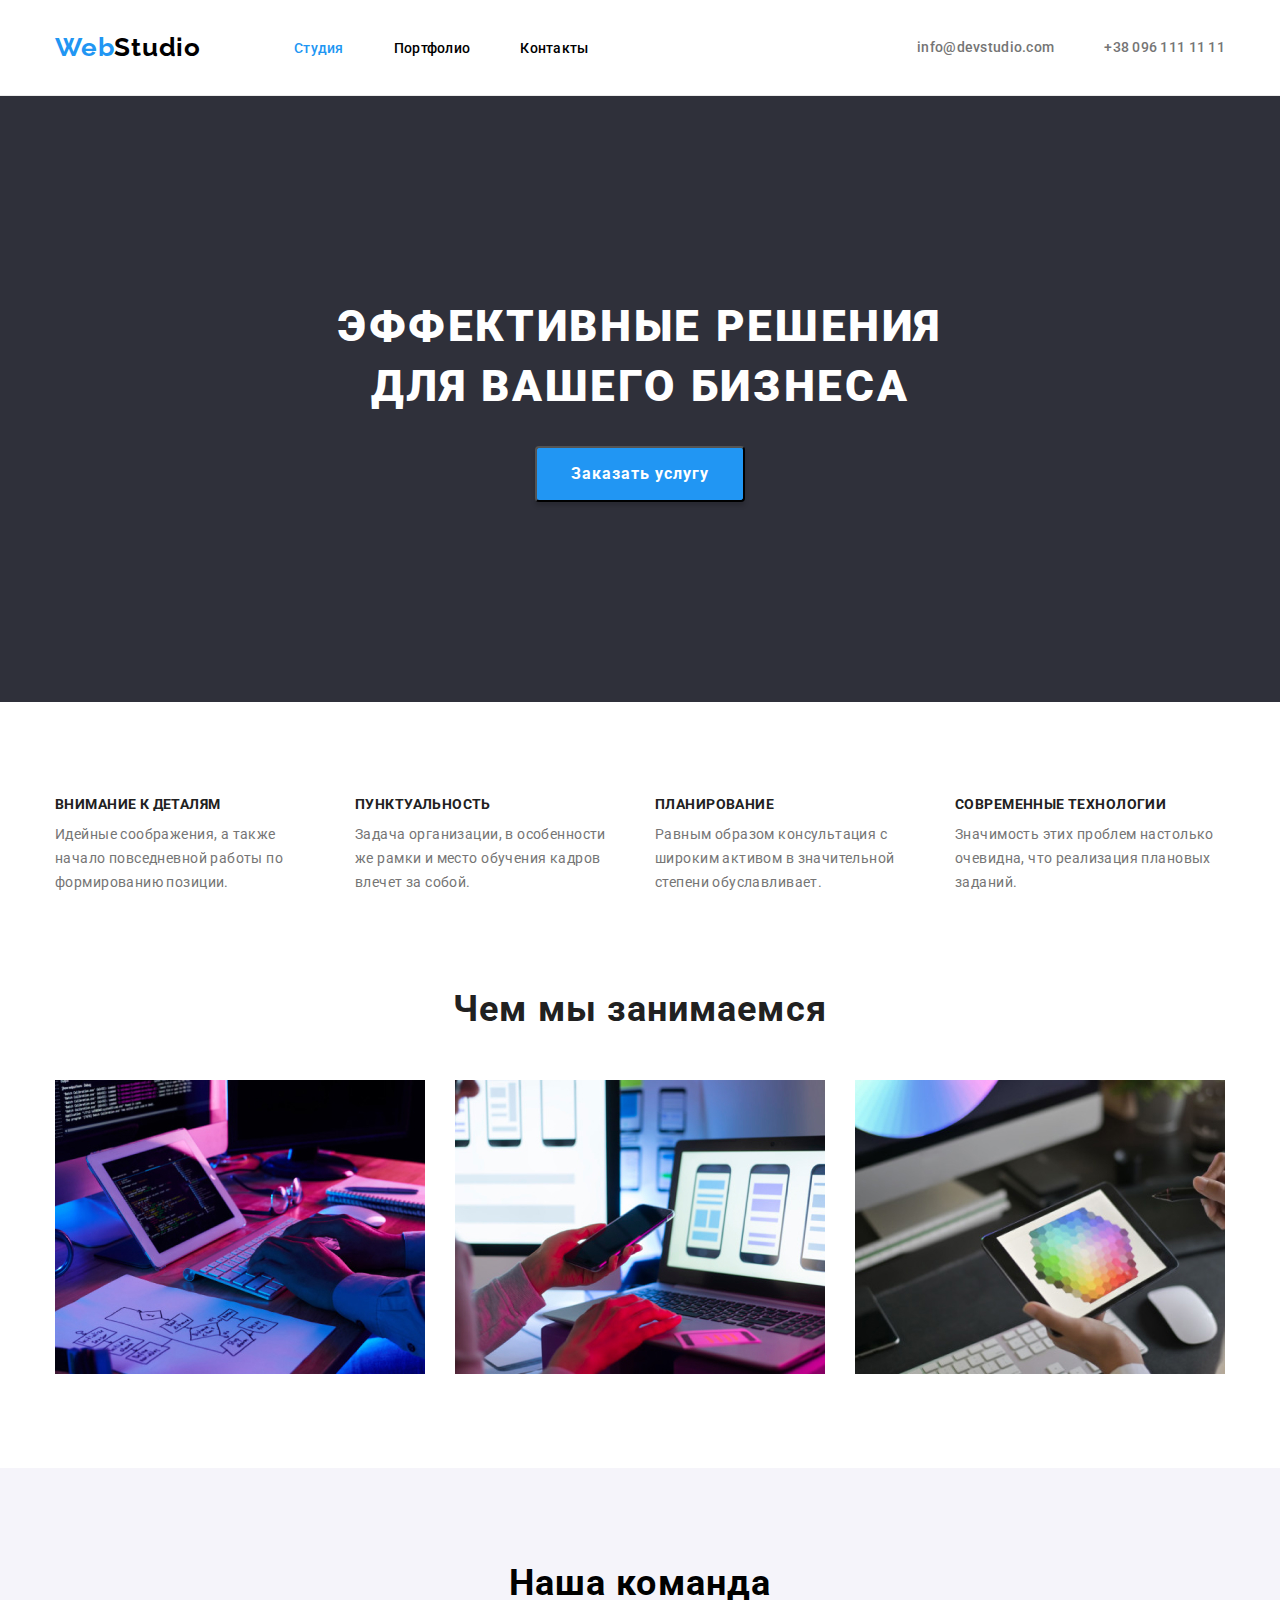
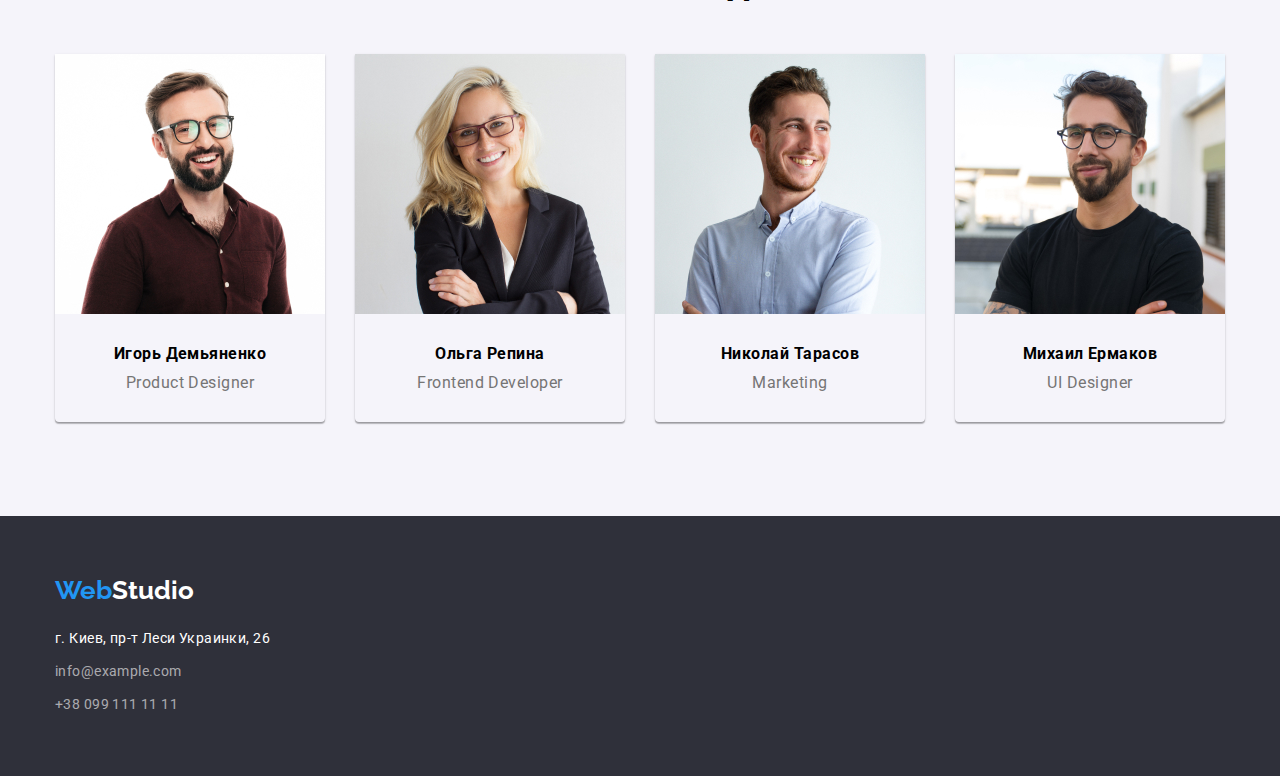
==== index.html @ 2489d160 "commit" ====
<!DOCTYPE html>
<html lang="ru">
<head>
    <meta charset="UTF-8">
    <meta name="viewport" content="width=goit-markup-hw-01, initial-scale=1.0">
    <link rel="preconnect" href="https://fonts.gstatic.com">
    <link href="https://fonts.googleapis.com/css2?family=Raleway:wght@700&family=Roboto:wght@400;500;700;900&display=swap" rel="stylesheet" />
    <link rel="stylesheet" href="https://cdnjs.cloudflare.com/ajax/libs/modern-normalize/1.0.0/modern-normalize.min.css" />
    <link rel="stylesheet" href="./css/styles.css">
    <title>WebStudio</title>
</head>
<body>
    <header>
        <div class="container site-nav">   
            <nav>
                <a class="upper-logo" href="/"><span class="web">Web</span>Studio</a>
                <ul class="main-nav">
                    <li class="item"><a href="./index.html" class="link current">Студия</a></li>
                    <li class="item"><a href="./portfolio.html" class="link">Портфолио</a></li>
                    <li class="item"><a href="" class="link">Контакты</a></li>
                </ul>
            </nav>
            <ul class="contacts">
                <li ><a href="mailto:info@devstudio.com">info@devstudio.com</a></li>
                <li ><a href="tel:+380961111111">+38 096 111 11 11</a></li>
            </ul>
        </div>
    </header>
    <main>
        <section class="title">
            <div class="container">
                <h1 class="hero">Эффективные решения <br>для вашего бизнеса</h1>
                <button class="order" type="submit">Заказать услугу</button>
            </div>
        </section>
        <section class="feauture-item">
            <div class="container">
                <ul class="feauture">
                    <li class="qualities">
                        <h3>Внимание к деталям</h3>
                            <p>Идейные соображения, а также начало повседневной работы по формированию позиции.</p>
                    </li>
                    <li class="qualities">
                        <h3>Пунктуальность</h3>
                            <p>Задача организации, в особенности же рамки и место обучения кадров влечет за собой.</p>
                    </li>
                    <li class="qualities">
                        <h3>Планирование</h3>
                            <p>Равным образом консультация с широким активом в значительной степени обуславливает.</p>
                    </li>
                    <li class="qualities">
                        <h3>Современные технологии</h3>
                            <p>Значимость этих проблем настолько очевидна, что реализация плановых заданий.</p>
                    </li>
                </ul>
            </div>
        </section>
        <section class="about-item">
            <div class="container">
                <h2 class="about">Чем мы занимаемся</h2>
                <ul class="pictures">
                    <li><img src="./images/box1.jpg" alt="box1" width= "370" height= "294"></li>
                    <li><img src="./images/box2.jpg" alt="box2" width= "370" height= "294"></li>
                    <li><img src="./images/box3.jpg" alt="box3" width= "370" height= "294"></li>
                </ul>
            </div>
        </section>
        <section class="team">
            <div class="container">
                <h2>Наша команда</h2>
                <ul class="team-expert">
                    <li class="expert">
                        <img src="./images/img1.jpg" alt="Игорь Демьяненко" width= "270">
                        <div class="extert-name">
                            <h3>Игорь Демьяненко</h3>
                            <p>Product Designer</p>
                        </div>
                    </li>
                    <li class="expert">
                        <img src="./images/img2.jpg" alt="Ольга Репина" width="270">
                        <div class="extert-name">
                            <h3>Ольга Репина</h3>
                            <p>Frontend Developer</p>
                        </div>
                    </li>
                    <li class="expert">
                        <img src="./images/img3.jpg" alt="Николай Тарасов" width="270">
                        <div class="extert-name">
                            <h3>Николай Тарасов</h3>
                            <p>Marketing</p>
                        </div>
                    </li>
                    <li class="expert">
                        <img src="./images/img4.jpg" alt="Михаил Ермаков" width="270">
                    <div class="extert-name">
                            <h3>Михаил Ермаков</h3>
                            <p>UI Designer</p>
                        </div>
                    </li>
                </ul>
            </div>
        </section>
    </main>
    <footer>
        <div class="container">
            <a class="lower-logo" href="/"><span class="web">Web</span>Studio</a>
            <address>
                <ul class="footer-nav">
                    <li><a href="#" class="map">г. Киев, пр-т Леси Украинки, 26</a></li>
                    <li><a href="mailto:info@example.com">info@example.com</a></li>
                    <li><a href="tel:+380991111111">+38 099 111 11 11</a></li>
                </ul>
            </address>
        </div>
    </footer>
</body>
</html>
---- css/styles.css ----
:root {
  --primary-text-color: #757575;
  --title-text-color: #000000;
  --accent-text-color: #2196f3;
  --primary-white-color: #ffffff;
  --shadow-box-color: rgba(0, 0, 0, 0.15);
  --primery-heading-color: #212121;
  --main-bg-color: #f5f4fa;
  --dark-bg-color: #2f303a;
  --footer-nav-color: rgba(255, 255, 255, 0.6);
}

*,
*::before,
*::after {
  box-sizing: border-box;
}

ul {
  list-style: none;
  margin: 0;
  padding: 0;
}

a {
  text-decoration: none;
}

h1,
h2,
h3,
h4,
h5,
h6,
p {
  margin: 0;
  padding: 0;
}

body {
  font-family: Roboto, sans-serif;
}

.container {
  width: 1200px;
  margin-left: auto;
  margin-right: auto;
  padding-left: 15px;
  padding-right: 15px;
}

/*header*/
header {
  border-bottom: 1px solid #ececec;
}

.site-nav {
  display: flex;
  align-items: center;
}

.upper-logo {
  display: inline-block;
  padding-top: 32px;
  padding-bottom: 32px;
  margin-right: 93px;

  color: var(--title-text-color);
  font-family: Raleway, sans-serif;
  font-weight: 700;
  font-size: 26px;
  line-height: 31px;
  letter-spacing: 0.03em;
}

.web {
  color: var(--accent-text-color);
}

nav {
  display: flex;
}

.main-nav {
  display: flex;
  align-items: center;
}

.main-nav .item:not(:last-child) {
  margin-right: 50px;
}

.main-nav a {
  padding: 32px 0;
  display: block;
  color: var(--title-text-color);
  font-weight: 500;
  font-size: 14px;
  line-height: 16px;
  letter-spacing: 0.02em;
}

.main-nav a:hover,
.main-nav a:focus {
  color: var(--accent-text-color);
}

.contacts {
  display: flex;
  margin-left: auto;
}

.contacts :not(:last-child) {
  margin-right: 50px;
}

.contacts a {
  color: var(--primary-text-color);
  font-weight: 500;
  font-size: 14px;
  line-height: 16px;
  letter-spacing: 0.02em;
}

.contacts a:hover,
.contacts a:focus {
  color: var(--accent-text-color);
}

.main-nav .link.current {
  color: var(--accent-text-color);
}

/*header*/

/*main*/
.title {
  background-color: var(--dark-bg-color);
  text-align: center;
  padding: 200px 0;
  align-content: center;
}

.hero {
  text-align: center;
  margin: 0;
  margin-bottom: 30px;
  font-weight: 900;
  font-size: 44px;
  line-height: 60px;
  letter-spacing: 0.06em;
  text-transform: uppercase;
  color: var(--primary-white-color);
}

.order {
  display: inline-block;
  border-radius: 4px;
  padding: 11px 34px;
  min-width: 200px;

  font-weight: 700;
  font-size: 16px;
  line-height: 30px;
  align-items: center;
  text-align: center;
  letter-spacing: 0.06em;
  color: var(--primary-white-color);

  background: var(--accent-text-color);
  box-shadow: 0px 4px 4px var(--shadow-box-color);
}
.feauture-item {
  padding: 94px 0;
}

.feauture {
  display: flex;
}

.qualities {
  width: 270px;
}

.qualities h3 {
  margin-bottom: 10px;
}

.qualities:not(:last-child) {
  margin-right: 30px;
}

.feauture h3 {
  font-weight: 700;
  font-size: 14px;
  line-height: 16px;
  letter-spacing: 0.03em;
  text-transform: uppercase;
  color: var(--primery-heading-color);
}

.feauture p {
  font-weight: 400;
  font-size: 14px;
  line-height: 24px;
  letter-spacing: 0.03em;
  color: var(--primary-text-color);
}

.about {
  margin-bottom: 50px;
  font-weight: 700;
  font-size: 36px;
  line-height: 42px;
  text-align: center;
  letter-spacing: 0.03em;
  color: var(--primery-heading-color);
}

.about-item {
  padding-bottom: 94px;
}

.pictures {
  display: flex;
}

.pictures li {
  width: 370px;
}

.pictures li:not(:last-child) {
  margin-right: 30px;
}

.pictures img {
  display: block;
}

.team {
  padding: 94px 0;
  font-weight: 500;
  font-size: 16px;
  line-height: 19px;
  text-align: center;
  letter-spacing: 0.03em;

  background-color: var(--main-bg-color);
  font-size: 16px;
}

.team h2 {
  margin: 0 0 50px 0;
  font-weight: 700;
  font-size: 36px;
  line-height: 42px;
  text-align: center;
  letter-spacing: 0.03em;
}

.team h3 {
  margin-bottom: 10px;
  font-size: 16px;
}

.team p {
  font-weight: 400;
  font-size: 16px;
  line-height: 19px;
  text-align: center;
  letter-spacing: 0.03em;
  color: var(--primary-text-color);
}

.team-expert {
  display: flex;
}

.team-expert li:not(:last-child) {
  margin-right: 30px;
}

.expert {
  width: 270px;
  box-shadow: 0px 1px 3px rgba(0, 0, 0, 0.12), 0px 1px 1px rgba(0, 0, 0, 0.14),
    0px 2px 1px rgba(0, 0, 0, 0.2);
  border-radius: 0px 0px 4px 4px;
}

.expert img {
  display: block;
}

.extert-name {
  padding: 30px 30px;
}

/*main*/

/*portfolio*/

.portfolio-main {
  padding-top: 94px;
  padding-bottom: 94px;
}

.categories {
  display: flex;
  justify-content: center;
  margin-bottom: 50px;
}

.portfolio-nav {
  padding: 6px 22px;
  font-weight: 500;
  font-size: 16px;
  line-height: 26px;
  text-align: center;
  letter-spacing: 0.03em;
  color: var(--primery-heading-color);
  background-color: var(--main-bg-color);
  border-radius: 4px;
  border-color: var(--main-bg-color);
}

.categories-nav:not(:last-child) {
  margin-right: 8px;
}

.portfolio-nav:hover,
.portfolio-nav:focus {
  background-color: var(--accent-text-color);
  color: var(--primary-white-color);
}

.our-work {
  display: flex;
  flex-wrap: wrap;
}

.work {
  width: 370px;
  margin-right: 30px;
  margin-bottom: 30px;
  border: 1px solid #eeeeee;
}

.work:nth-child(3n) {
  margin-right: 0;
}

.work:nth-last-child(-n + 3) {
  margin-bottom: 0;
}

.work img {
  display: block;
}

.description {
  padding: 20px 24px;
}

.work h3 {
  margin-bottom: 4px;
  font-weight: 700;
  font-size: 18px;
  line-height: 36px;
  letter-spacing: 0.06em;
  color: var(--primery-heading-color);
}

.work p {
  font-weight: 400;
  font-size: 16px;
  line-height: 30px;
  letter-spacing: 0.03em;
  color: var(--primary-text-color);
}

/*portfolio*/

/*footer*/

footer {
  padding: 60px 0;
  background-color: var(--dark-bg-color);
  color: var(--primary-white-color);
  text-decoration: none;
}

address {
  font-style: normal;
  margin-top: 20px;
}

.lower-logo {
  font-family: Raleway;
  font-weight: 700;
  font-size: 26px;
  color: var(--primary-white-color);
}

.footer-nav li:not(:last-child) {
  margin-bottom: 9px;
}

.footer-nav a {
  font-weight: 400;
  font-size: 14px;
  line-height: 24px;
  letter-spacing: 0.03em;
  color: var(--footer-nav-color);
}

.footer-nav a:focus {
  color: var(--accent-text-color);
}

.footer-nav .map {
  color: var(--primary-white-color);
}

/*footer*/
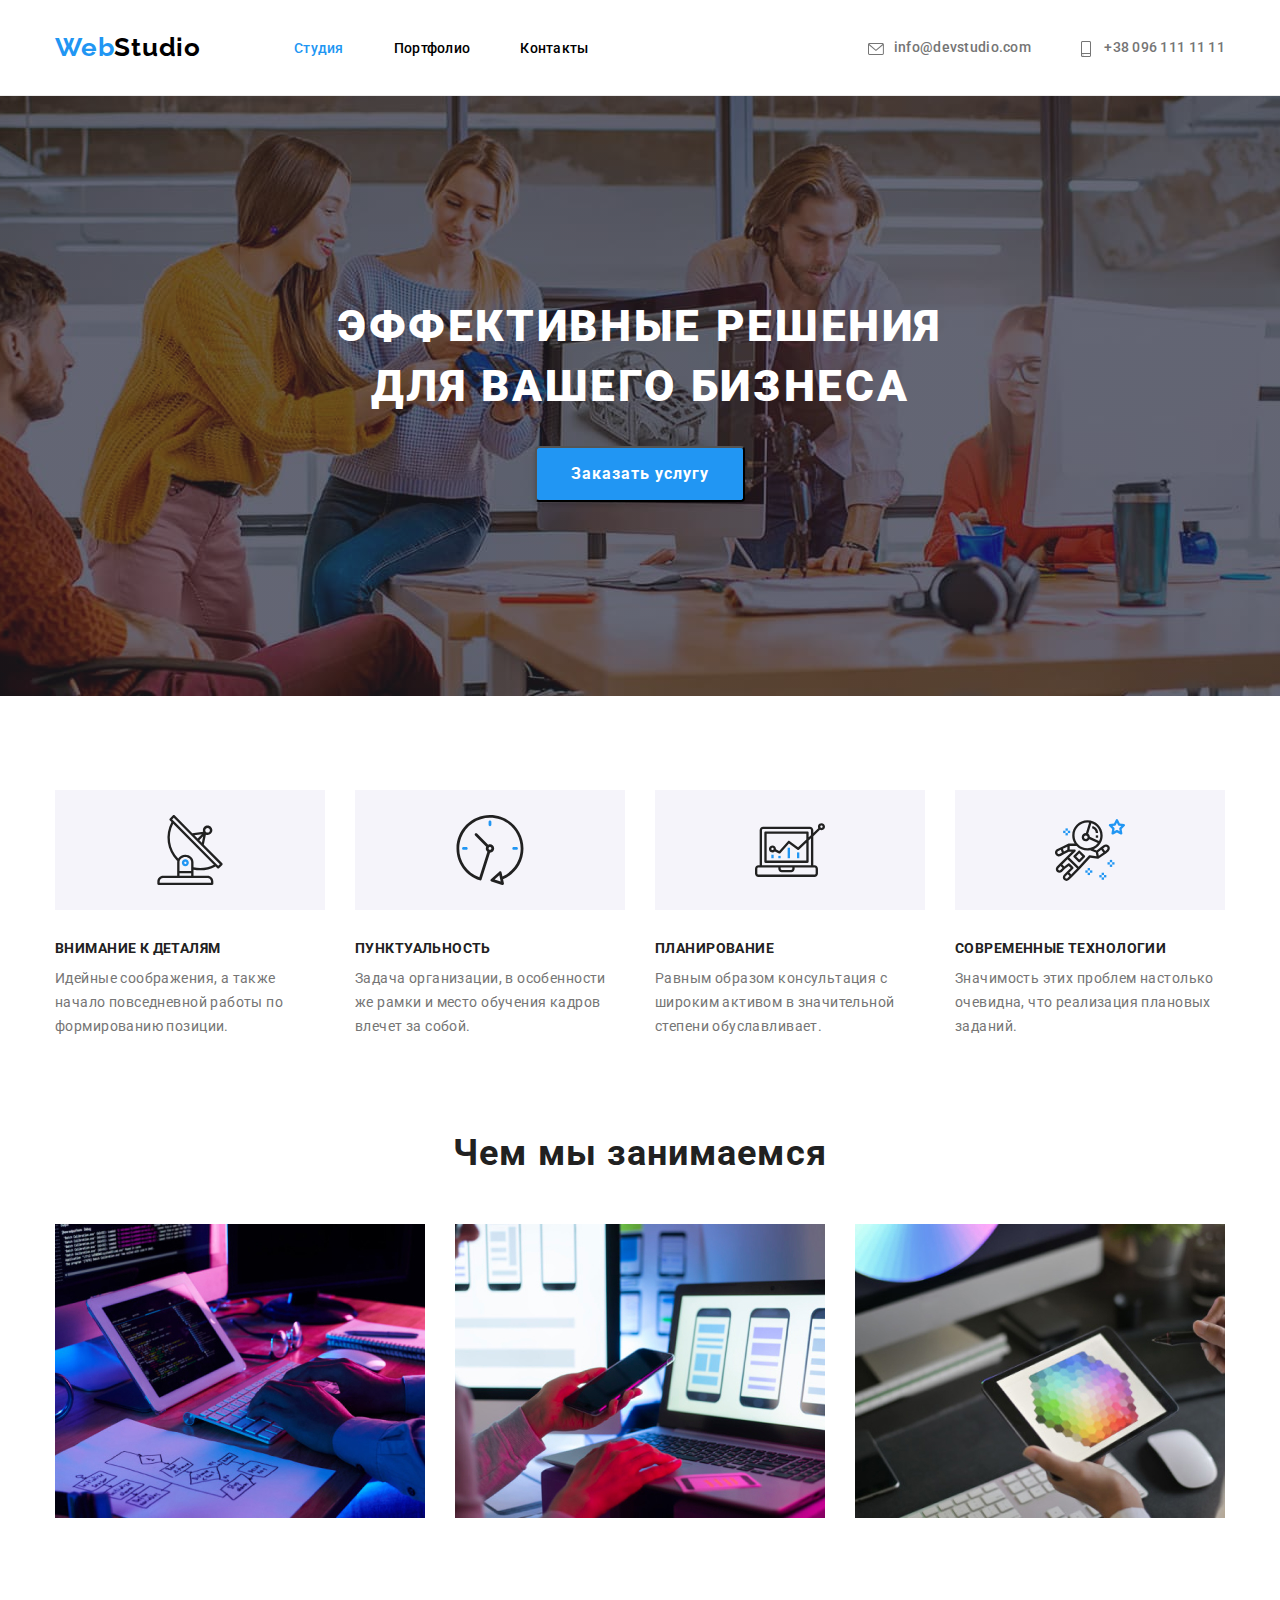
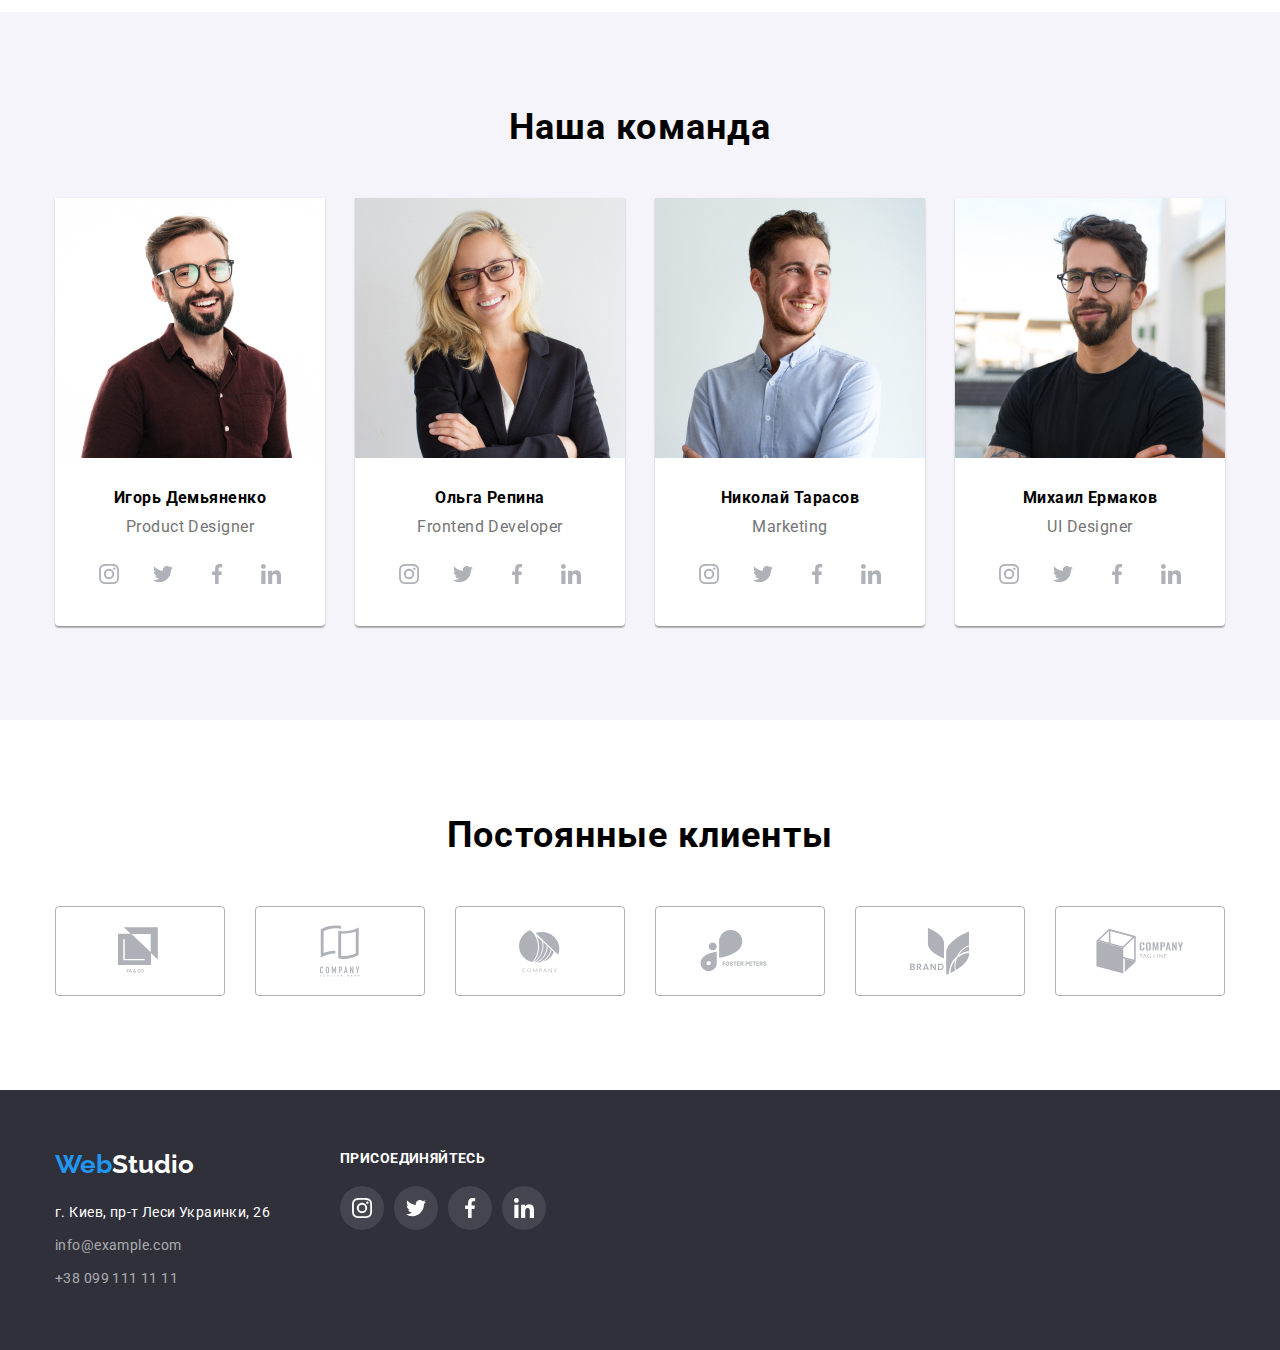
==== commit 791d7b0f: "" ====
--- a/index.html
+++ b/index.html
@@ -21,8 +21,17 @@
                 </ul>
             </nav>
             <ul class="contacts">
-                <li ><a href="mailto:info@devstudio.com">info@devstudio.com</a></li>
-                <li ><a href="tel:+380961111111">+38 096 111 11 11</a></li>
+                <li><a href="mailto:info@devstudio.com">
+                    <svg class="link-icon icon-envelope">
+                        <use href="./images/icons/symbol-defs.svg#icon-envelope"></use>
+                    </svg>info@devstudio.com</a>
+                </li>
+                <li><a href="tel:+380961111111">
+                    <svg class="link-icon icon-smartphone">
+                        <use href="./images/icons/symbol-defs.svg#icon-smartphone"></use>
+                    </svg>
+                    +38 096 111 11 11</a>
+                </li>
             </ul>
         </div>
     </header>
@@ -36,19 +45,19 @@
         <section class="feauture-item">
             <div class="container">
                 <ul class="feauture">
-                    <li class="qualities">
+                    <li class="qualities antenna">
                         <h3>Внимание к деталям</h3>
                             <p>Идейные соображения, а также начало повседневной работы по формированию позиции.</p>
                     </li>
-                    <li class="qualities">
+                    <li class="qualities clock">
                         <h3>Пунктуальность</h3>
                             <p>Задача организации, в особенности же рамки и место обучения кадров влечет за собой.</p>
                     </li>
-                    <li class="qualities">
+                    <li class="qualities diagram">
                         <h3>Планирование</h3>
                             <p>Равным образом консультация с широким активом в значительной степени обуславливает.</p>
                     </li>
-                    <li class="qualities">
+                    <li class="qualities astronaut">
                         <h3>Современные технологии</h3>
                             <p>Значимость этих проблем настолько очевидна, что реализация плановых заданий.</p>
                     </li>
@@ -74,6 +83,36 @@
                         <div class="extert-name">
                             <h3>Игорь Демьяненко</h3>
                             <p>Product Designer</p>
+                            <ul class="socials list">
+                                <li class="social-item">
+                                    <a class="social-link" href="#">
+                                        <svg class="social-icon">
+                                            <use href="./images/icons/symbol-defs.svg#icon-instagram"></use>
+                                        </svg>
+                                    </a>
+                                </li>
+                                <li class="social-item">
+                                    <a class="social-link" href="#">
+                                        <svg class="social-icon">
+                                            <use href="./images/icons/symbol-defs.svg#icon-twitter"></use>
+                                        </svg>
+                                    </a>
+                                </li>
+                                <li class="social-item">
+                                    <a class="social-link" href="#">
+                                        <svg class="social-icon">
+                                            <use href="./images/icons/symbol-defs.svg#icon-facebook"></use>
+                                        </svg>
+                                    </a>
+                                </li>
+                                <li class="social-item">
+                                    <a class="social-link" href="#">
+                                        <svg class="social-icon">
+                                            <use href="./images/icons/symbol-defs.svg#icon-linkedin"></use>
+                                        </svg>
+                                    </a>
+                                </li>
+                            </ul>
                         </div>
                     </li>
                     <li class="expert">
@@ -81,6 +120,36 @@
                         <div class="extert-name">
                             <h3>Ольга Репина</h3>
                             <p>Frontend Developer</p>
+                            <ul class="socials list">
+                                <li class="social-item">
+                                    <a class="social-link" href="#">
+                                        <svg class="social-icon">
+                                            <use href="./images/icons/symbol-defs.svg#icon-instagram"></use>
+                                        </svg>
+                                    </a>
+                                </li>
+                                <li class="social-item">
+                                    <a class="social-link" href="#">
+                                        <svg class="social-icon">
+                                            <use href="./images/icons/symbol-defs.svg#icon-twitter"></use>
+                                        </svg>
+                                    </a>
+                                </li>
+                                <li class="social-item">
+                                    <a class="social-link" href="#">
+                                        <svg class="social-icon">
+                                            <use href="./images/icons/symbol-defs.svg#icon-facebook"></use>
+                                        </svg>
+                                    </a>
+                                </li>
+                                <li class="social-item">
+                                    <a class="social-link" href="#">
+                                        <svg class="social-icon">
+                                            <use href="./images/icons/symbol-defs.svg#icon-linkedin"></use>
+                                        </svg>
+                                    </a>
+                                </li>
+                            </ul>
                         </div>
                     </li>
                     <li class="expert">
@@ -88,29 +157,173 @@
                         <div class="extert-name">
                             <h3>Николай Тарасов</h3>
                             <p>Marketing</p>
+                            <ul class="socials list">
+                                <li class="social-item">
+                                    <a class="social-link" href="#">
+                                        <svg class="social-icon">
+                                            <use href="./images/icons/symbol-defs.svg#icon-instagram"></use>
+                                        </svg>
+                                    </a>
+                                </li>
+                                <li class="social-item">
+                                    <a class="social-link" href="#">
+                                        <svg class="social-icon">
+                                            <use href="./images/icons/symbol-defs.svg#icon-twitter"></use>
+                                        </svg>
+                                    </a>
+                                </li>
+                                <li class="social-item">
+                                    <a class="social-link" href="#">
+                                        <svg class="social-icon">
+                                            <use href="./images/icons/symbol-defs.svg#icon-facebook"></use>
+                                        </svg>
+                                    </a>
+                                </li>
+                                <li class="social-item">
+                                    <a class="social-link" href="#">
+                                        <svg class="social-icon">
+                                            <use href="./images/icons/symbol-defs.svg#icon-linkedin"></use>
+                                        </svg>
+                                    </a>
+                                </li>
+                            </ul>
                         </div>
                     </li>
                     <li class="expert">
                         <img src="./images/img4.jpg" alt="Михаил Ермаков" width="270">
-                    <div class="extert-name">
+                        <div class="extert-name">
                             <h3>Михаил Ермаков</h3>
                             <p>UI Designer</p>
+                            <ul class="socials list">
+                                <li class="social-item">
+                                    <a class="social-link" href="#">
+                                        <svg class="social-icon">
+                                            <use href="./images/icons/symbol-defs.svg#icon-instagram"></use>
+                                        </svg>
+                                    </a>
+                                </li>
+                                <li class="social-item">
+                                    <a class="social-link" href="#">
+                                        <svg class="social-icon">
+                                            <use href="./images/icons/symbol-defs.svg#icon-twitter"></use>
+                                        </svg>
+                                    </a>
+                                </li>
+                                <li class="social-item">
+                                    <a class="social-link" href="#">
+                                        <svg class="social-icon">
+                                            <use href="./images/icons/symbol-defs.svg#icon-facebook"></use>
+                                        </svg>
+                                    </a>
+                                </li>
+                                <li class="social-item">
+                                    <a class="social-link" href="#">
+                                        <svg class="social-icon">
+                                            <use href="./images/icons/symbol-defs.svg#icon-linkedin"></use>
+                                        </svg>
+                                    </a>
+                                </li>
+                            </ul>
                         </div>
+                    </li>
+                </ul>
+            </div>
+        </section>
+        <section class="section client-section">
+            <div class="container">
+                <h2 class="section-client">Постоянные клиенты</h2>
+                <ul class="client-list list">
+                    <li class="client-item">
+                        <a class="client-link link" href="#">
+                            <svg class="client-icon" width="44" height="49">
+                                <use href="./images/icons/symbol-defs.svg#icon-logo-1"></use>
+                            </svg>
+                        </a>
+                    </li>
+                    <li class="client-item">
+                        <a class="client-link link" href="#">
+                            <svg class="client-icon" width="40" height="52">
+                                <use href="./images/icons/symbol-defs.svg#icon-logo-2"></use>
+                            </svg>
+                        </a>
+                    </li>
+                    <li class="client-item">
+                        <a class="client-link link" href="#">
+                            <svg class="client-icon" width="41" height="43">
+                                <use href="./images/icons/symbol-defs.svg#icon-logo-3"></use>
+                            </svg>
+                        </a>
+                    </li>
+                    <li class="client-item">
+                        <a class="client-link link" href="#">
+                            <svg class="client-icon" width="80" height="42">
+                                <use href="./images/icons/symbol-defs.svg#icon-logo-4"></use>
+                            </svg>
+                        </a>
+                    </li>
+                    <li class="client-item">
+                        <a class="client-link link" href="#">
+                            <svg class="client-icon" width="59" height="47">
+                                <use href="./images/icons/symbol-defs.svg#icon-logo-5"></use>
+                            </svg>
+                        </a>
+                    </li>
+                    <li class="client-item">
+                        <a class="client-link link" href="#">
+                            <svg class="client-icon" width="88" height="45">
+                                <use href="./images/icons/symbol-defs.svg#icon-logo-6"></use>
+                            </svg>
+                        </a>
                     </li>
                 </ul>
             </div>
         </section>
     </main>
     <footer>
-        <div class="container">
-            <a class="lower-logo" href="/"><span class="web">Web</span>Studio</a>
-            <address>
-                <ul class="footer-nav">
-                    <li><a href="#" class="map">г. Киев, пр-т Леси Украинки, 26</a></li>
-                    <li><a href="mailto:info@example.com">info@example.com</a></li>
-                    <li><a href="tel:+380991111111">+38 099 111 11 11</a></li>
-                </ul>
-            </address>
+        <div class="container footer">
+            <div class="footer-contacts">
+                <a class="lower-logo" href="/"><span class="web">Web</span>Studio</a>
+                <address>
+                    <ul class="footer-nav">
+                        <li><a href="#" class="map">г. Киев, пр-т Леси Украинки, 26</a></li>
+                        <li><a href="mailto:info@example.com">info@example.com</a></li>
+                        <li><a href="tel:+380991111111">+38 099 111 11 11</a></li>
+                    </ul>
+                </address>
+            </div>
+            <div class="footer-socials">
+                <b class="join">присоединяйтесь</b>
+                <ul class="socials list">
+                    <li class="social-item footer">
+                        <a class="social-link footer" href="#">
+                            <svg class="social-icon">
+                                <use href="./images/icons/symbol-defs.svg#icon-instagram"></use>
+                            </svg>
+                        </a>
+                    </li>
+                    <li class="social-item footer">
+                        <a class="social-link footer" href="#">
+                            <svg class="social-icon">
+                                <use href="./images/icons/symbol-defs.svg#icon-twitter"></use>
+                            </svg>
+                        </a>
+                    </li>
+                    <li class="social-item footer">
+                        <a class="social-link footer" href="#">
+                            <svg class="social-icon">
+                                <use href="./images/icons/symbol-defs.svg#icon-facebook"></use>
+                            </svg>
+                        </a>
+                    </li>
+                    <li class="social-item footer">
+                        <a class="social-link footer" href="#">
+                            <svg class="social-icon">
+                                <use href="./images/icons/symbol-defs.svg#icon-linkedin"></use>
+                            </svg>
+                        </a>
+                    </li>
+                </ul>
+            </div>
         </div>
     </footer>
 </body>
--- a/css/styles.css
+++ b/css/styles.css
@@ -8,6 +8,8 @@
   --main-bg-color: #f5f4fa;
   --dark-bg-color: #2f303a;
   --footer-nav-color: rgba(255, 255, 255, 0.6);
+  --main-icons-color: #afb1b8;
+  --border-color-elements: #eeeeee;
 }
 
 *,
@@ -131,11 +133,44 @@
   color: var(--accent-text-color);
 }
 
+.link-icon {
+  fill: currentColor;
+  vertical-align: middle;
+}
+
+.icon-envelope {
+  width: 16px;
+  height: 12px;
+  margin-right: 10px;
+}
+
+.icon-smartphone {
+  width: 10px;
+  height: 16px;
+  margin-right: 10px;
+}
+
 /*header*/
 
 /*main*/
+
+/*Секция герой*/
+
 .title {
+  max-width: 1600px;
+  height: 600px;
+  margin-left: auto;
+  margin-right: auto;
   background-color: var(--dark-bg-color);
+  background-image: linear-gradient(
+      to right,
+      rgba(47, 48, 58, 0.4),
+      rgba(47, 48, 58, 0.4)
+    ),
+    url(../images/heroimg.jpg);
+  background-repeat: no-repeat;
+  background-position: center;
+  background-size: cover;
   text-align: center;
   padding: 200px 0;
   align-content: center;
@@ -170,6 +205,9 @@
   background: var(--accent-text-color);
   box-shadow: 0px 4px 4px var(--shadow-box-color);
 }
+
+/* Секция преимущества*/
+
 .feauture-item {
   padding: 94px 0;
 }
@@ -188,6 +226,32 @@
 
 .qualities:not(:last-child) {
   margin-right: 30px;
+}
+.qualities::before {
+  display: block;
+  content: "";
+  height: 120px;
+  background-color: var(--main-bg-color);
+  background-size: 70px 70px;
+  background-repeat: no-repeat;
+  background-position: center;
+  margin-bottom: 30px;
+}
+
+.antenna::before {
+  background-image: url(../images/icons/antenna.svg);
+}
+
+.clock::before {
+  background-image: url(../images/icons/clock.svg);
+}
+
+.diagram::before {
+  background-image: url(../images/icons/diagram.svg);
+}
+
+.astronaut::before {
+  background-image: url(../images/icons/astronaut.svg);
 }
 
 .feauture h3 {
@@ -217,6 +281,8 @@
   color: var(--primery-heading-color);
 }
 
+/*Секция про нас*/
+
 .about-item {
   padding-bottom: 94px;
 }
@@ -236,6 +302,8 @@
 .pictures img {
   display: block;
 }
+
+/*Секция наша команда*/
 
 .team {
   padding: 94px 0;
@@ -264,6 +332,7 @@
 }
 
 .team p {
+  margin-bottom: 16px;
   font-weight: 400;
   font-size: 16px;
   line-height: 19px;
@@ -276,11 +345,12 @@
   display: flex;
 }
 
-.team-expert li:not(:last-child) {
+.team-expert .expert:not(:last-child) {
   margin-right: 30px;
 }
 
 .expert {
+  background-color: var(--primary-white-color);
   width: 270px;
   box-shadow: 0px 1px 3px rgba(0, 0, 0, 0.12), 0px 1px 1px rgba(0, 0, 0, 0.14),
     0px 2px 1px rgba(0, 0, 0, 0.2);
@@ -292,7 +362,85 @@
 }
 
 .extert-name {
-  padding: 30px 30px;
+  padding: 30px 32px;
+}
+
+.socials {
+  display: flex;
+}
+
+.social-link {
+  display: flex;
+  justify-content: center;
+  align-items: center;
+  width: 44px;
+  height: 44px;
+  border-radius: 50%;
+  color: var(--main-icons-color);
+}
+
+.social-icon {
+  width: 20px;
+  height: 20px;
+  fill: currentColor;
+}
+
+.social-link:hover,
+.social-link:focus {
+  background-color: var(--accent-text-color);
+  color: var(--primary-white-color);
+}
+
+.social-item:not(:last-child) {
+  margin-right: 10px;
+}
+
+/*Секция постоянные клиенты*/
+.section-client {
+  margin: 0 0 50px 0;
+  font-weight: 700;
+  font-size: 36px;
+  line-height: 42px;
+  text-align: center;
+  letter-spacing: 0.03em;
+}
+
+.client-section {
+  padding-top: 94px;
+  padding-bottom: 94px;
+}
+
+.client-list {
+  display: flex;
+}
+
+.client-item {
+  width: calc((100% - 150px) / 6);
+  height: 90px;
+}
+
+.client-item:not(:last-child) {
+  margin-right: 30px;
+}
+
+.client-link {
+  display: flex;
+  justify-content: center;
+  align-items: center;
+  height: 100%;
+  border: 1px solid #afb1b8;
+  border-radius: 4px;
+  color: var(--main-icons-color);
+}
+
+.client-icon {
+  fill: currentColor;
+}
+
+.client-link:hover,
+.client-link:focus {
+  border-color: var(--accent-text-color);
+  color: var(--accent-text-color);
 }
 
 /*main*/
@@ -311,16 +459,18 @@
 }
 
 .portfolio-nav {
+  display: inline-block;
   padding: 6px 22px;
+  border-color: transparent;
+  border-radius: 4px;
+  outline: none;
   font-weight: 500;
   font-size: 16px;
-  line-height: 26px;
-  text-align: center;
-  letter-spacing: 0.03em;
+  line-height: 1.63;
+  letter-spacing: 0.03em;
+  text-align: center;
   color: var(--primery-heading-color);
   background-color: var(--main-bg-color);
-  border-radius: 4px;
-  border-color: var(--main-bg-color);
 }
 
 .categories-nav:not(:last-child) {
@@ -338,11 +488,18 @@
   flex-wrap: wrap;
 }
 
+.our-work a:hover,
+.our-work a:focus {
+  display: block;
+  box-shadow: 0px 3px 1px rgba(0, 0, 0, 0.1), 0px 1px 2px rgba(0, 0, 0, 0.08),
+    0px 2px 2px rgba(0, 0, 0, 0.12);
+}
+
 .work {
-  width: 370px;
+  width: calc((100% - 60px) / 3);
   margin-right: 30px;
   margin-bottom: 30px;
-  border: 1px solid #eeeeee;
+  border: 1px solid var(--border-color-elements);
 }
 
 .work:nth-child(3n) {
@@ -358,6 +515,7 @@
 }
 
 .description {
+  width: 370px;
   padding: 20px 24px;
 }
 
@@ -395,6 +553,7 @@
 }
 
 .lower-logo {
+  display: flex;
   font-family: Raleway;
   font-weight: 700;
   font-size: 26px;
@@ -421,4 +580,58 @@
   color: var(--primary-white-color);
 }
 
-/*footer*/
+.footer-contacts {
+  margin-right: 70px;
+}
+
+.container.footer {
+  display: flex;
+}
+
+.join {
+  display: block;
+  margin-bottom: 20px;
+  font-family: Roboto, sans-serif;
+  font-size: 14px;
+  font-style: normal;
+  font-weight: 700;
+  line-height: 1.17;
+  letter-spacing: 0.03em;
+  text-align: left;
+  text-transform: uppercase;
+  color: var(--primary-white-color);
+}
+
+.footer-socials .socials {
+  margin-left: 0;
+  margin-right: auto;
+}
+
+.footer-socials .social-link {
+  display: flex;
+  justify-content: center;
+  align-items: center;
+  width: 44px;
+  height: 44px;
+  border-radius: 50%;
+  background-color: rgba(255, 255, 255, 0.1);
+  color: var(--primary-white-color);
+}
+
+.footer-socials .social-icon {
+  width: 20px;
+  height: 20px;
+  fill: currentColor;
+}
+
+.social-link:hover,
+.social-link:focus {
+  background-color: var(--accent-text-color);
+}
+
+.social-icon:hover,
+.social-icon:focus {
+  fill: currentColor;
+}
+
+/*footer*/ ;
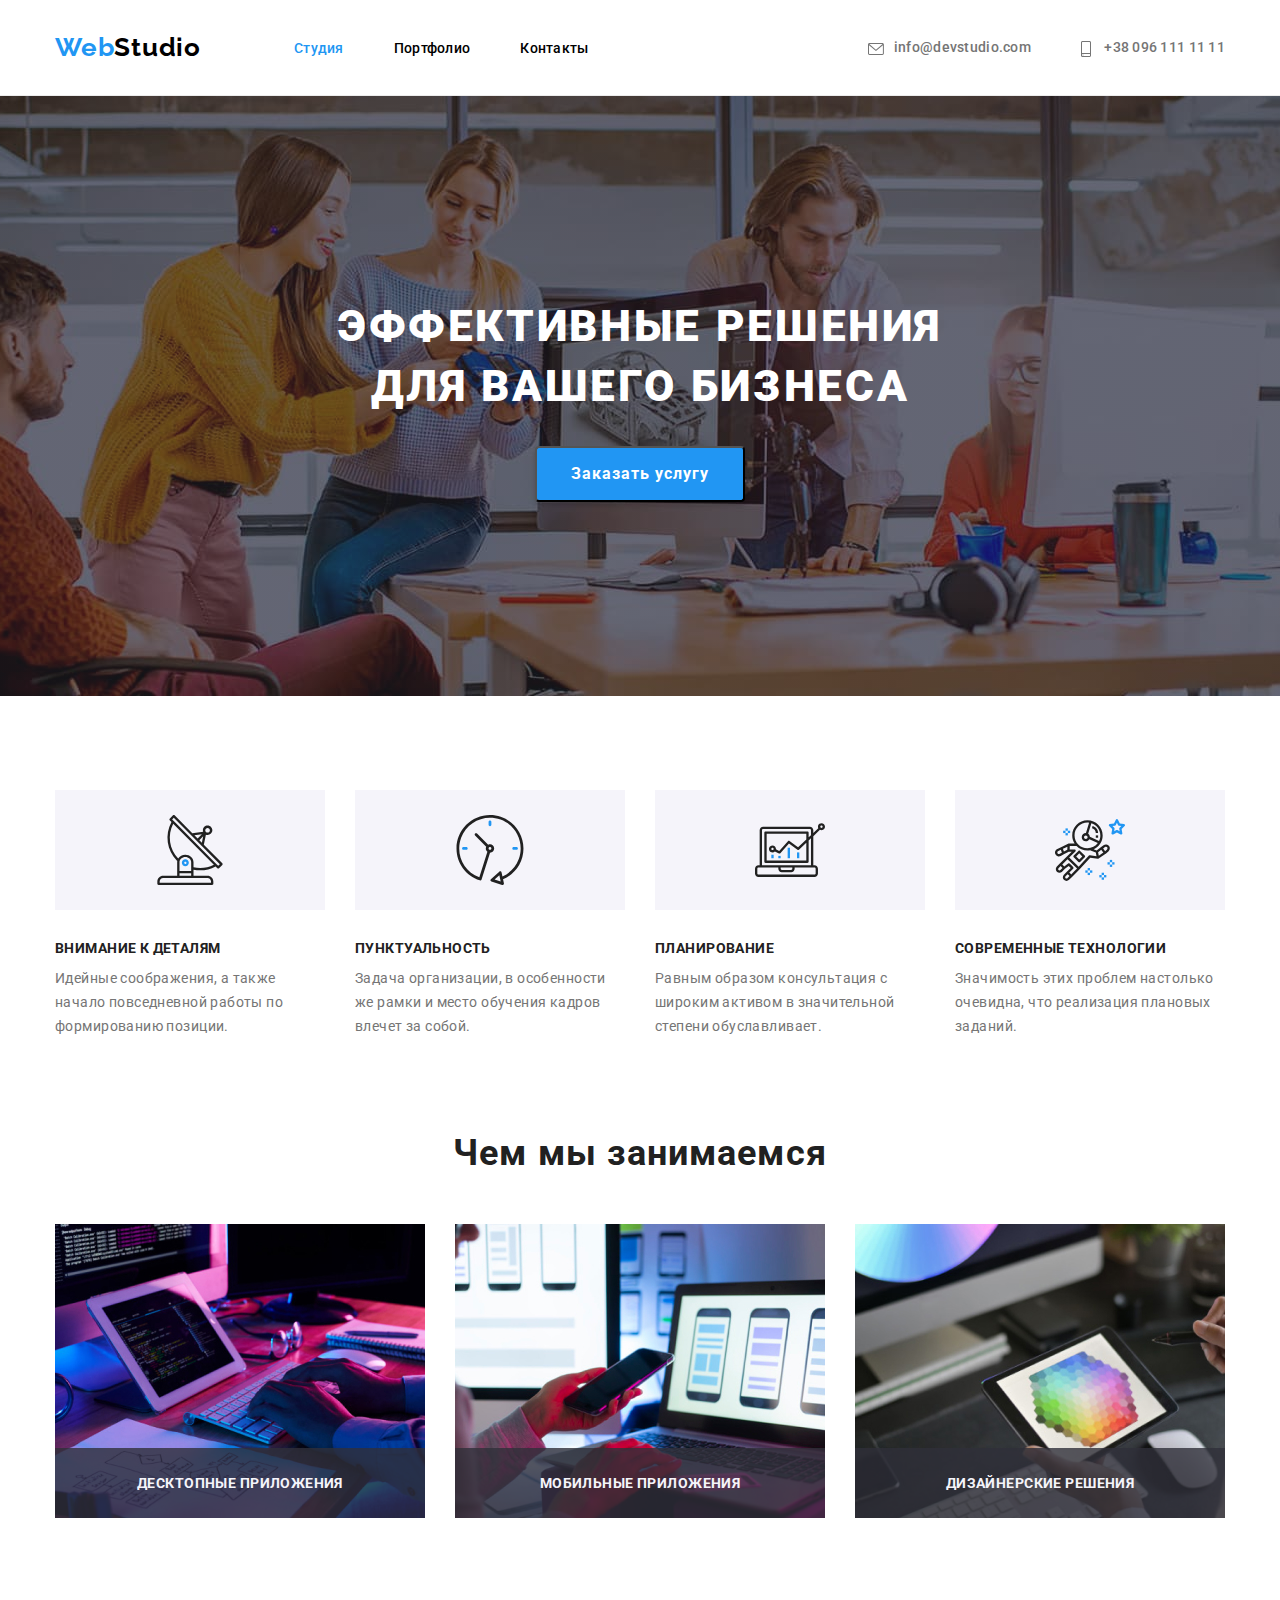
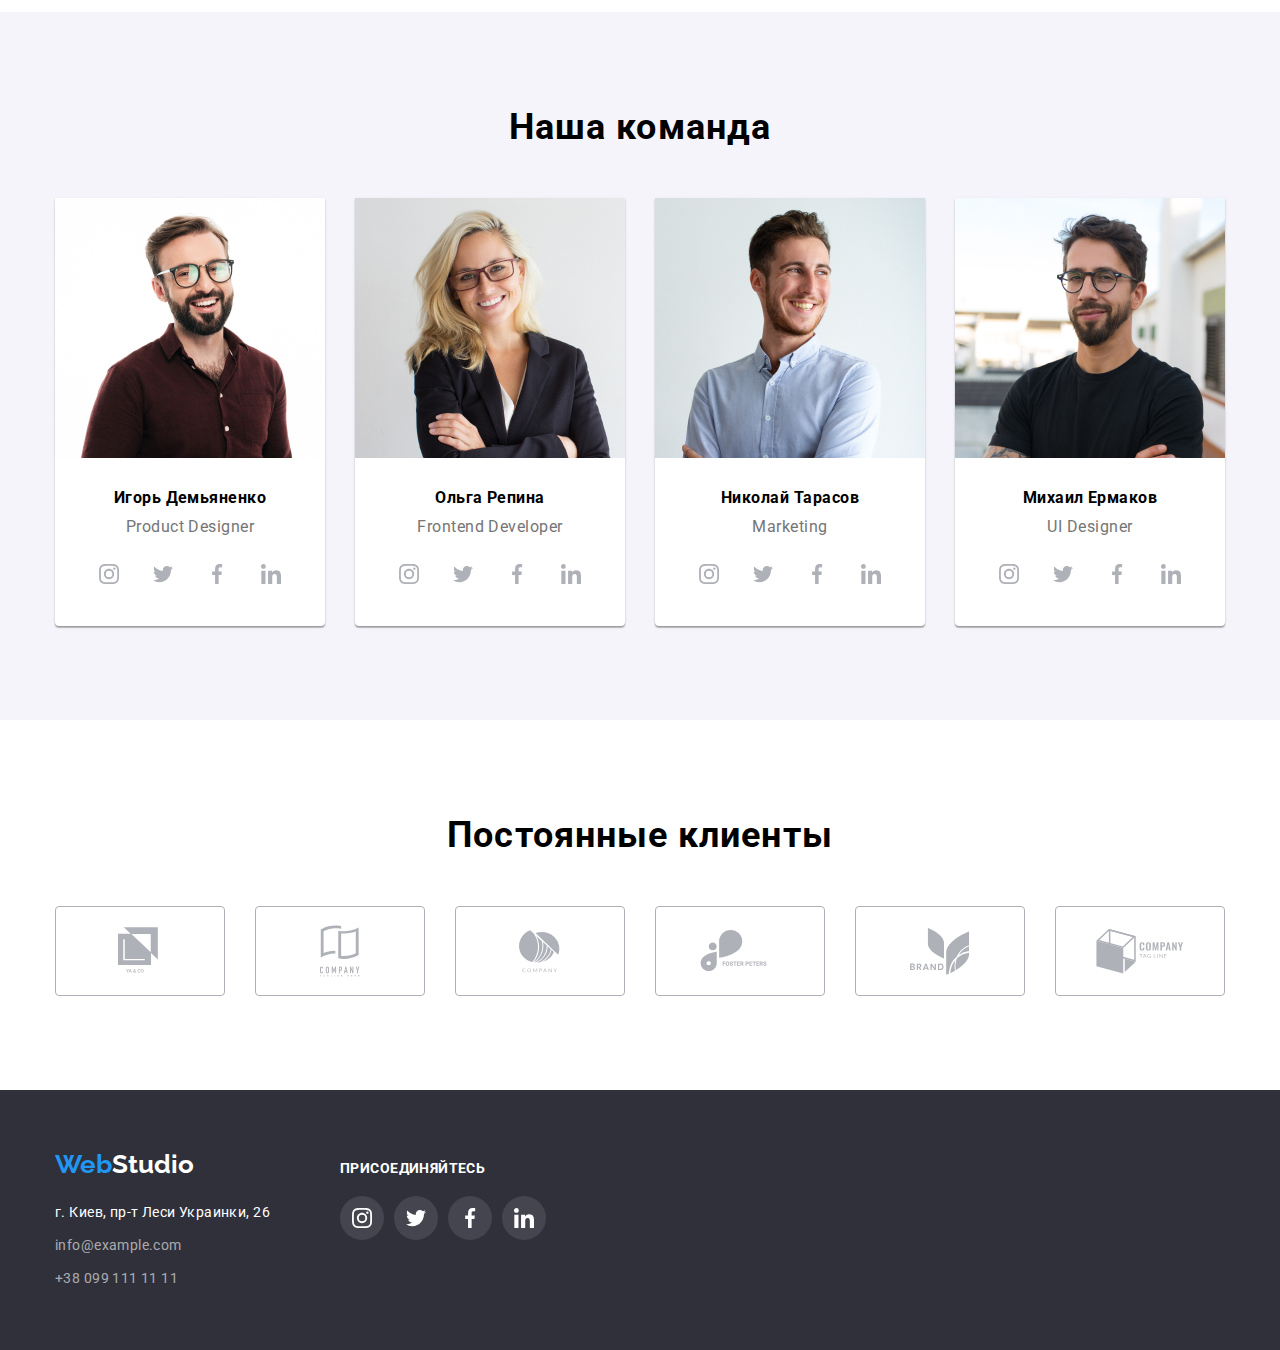
==== commit e2f5b197: "comimt hw5" ====
--- a/index.html
+++ b/index.html
@@ -68,9 +68,24 @@
             <div class="container">
                 <h2 class="about">Чем мы занимаемся</h2>
                 <ul class="pictures">
-                    <li><img src="./images/box1.jpg" alt="box1" width= "370" height= "294"></li>
-                    <li><img src="./images/box2.jpg" alt="box2" width= "370" height= "294"></li>
-                    <li><img src="./images/box3.jpg" alt="box3" width= "370" height= "294"></li>
+                    <li>
+                        <div class="product">
+                            <img src="./images/box1.jpg" alt="box1" width= "370" height= "294">
+                            <p class="action-text">Десктопные приложения</p>
+                        </div>
+                    </li>
+                    <li>
+                        <div class="product">
+                            <img src="./images/box2.jpg" alt="box2" width= "370" height= "294">
+                            <p class="action-text">Мобильные приложения</p>
+                        </div>
+                    </li>
+                    <li>
+                        <div class="product">
+                            <img src="./images/box3.jpg" alt="box3" width= "370" height= "294">
+                            <p class="action-text">Дизайнерские решения</p>
+                        </div>
+                    </li>
                 </ul>
             </div>
         </section>
--- a/css/styles.css
+++ b/css/styles.css
@@ -10,6 +10,7 @@
   --footer-nav-color: rgba(255, 255, 255, 0.6);
   --main-icons-color: #afb1b8;
   --border-color-elements: #eeeeee;
+  --timing-function: 250ms cubic-bezier(0.4, 0, 0.2, 1);
 }
 
 *,
@@ -302,6 +303,28 @@
 .pictures img {
   display: block;
 }
+.product {
+  position: relative;
+}
+
+.action-text {
+  position: absolute;
+  bottom: 0;
+  left: 0;
+  width: 370px;
+  height: 70px;
+  color: var(--main-bg-color);
+  background-color: rgba(47, 48, 58, 0.8);
+  display: flex;
+  justify-content: center;
+  align-items: center;
+  font-weight: 700;
+  font-size: 14px;
+  line-height: 16px;
+  text-align: center;
+  letter-spacing: 0.03em;
+  text-transform: uppercase;
+}
 
 /*Секция наша команда*/
 
@@ -514,6 +537,30 @@
   display: block;
 }
 
+.img-card {
+  position: relative;
+  overflow: hidden;
+}
+
+.img-text {
+  position: absolute;
+  top: 0;
+  left: 0;
+  width: 100%;
+  height: 100%;
+  padding: 63px 24px;
+  font-size: 18px;
+  line-height: 1.56;
+  color: var(--main-bg-color);
+  background-color: rgba(33, 150, 243, 0.9);
+  overflow: hidden;
+  transform: translateY(100%);
+  transition: transform var(--title-text-color);
+}
+
+.img-text:hover {
+}
+
 .description {
   width: 370px;
   padding: 20px 24px;
@@ -586,6 +633,7 @@
 
 .container.footer {
   display: flex;
+  align-items: baseline;
 }
 
 .join {
@@ -634,4 +682,4 @@
   fill: currentColor;
 }
 
-/*footer*/ ;
+/*footer*/
